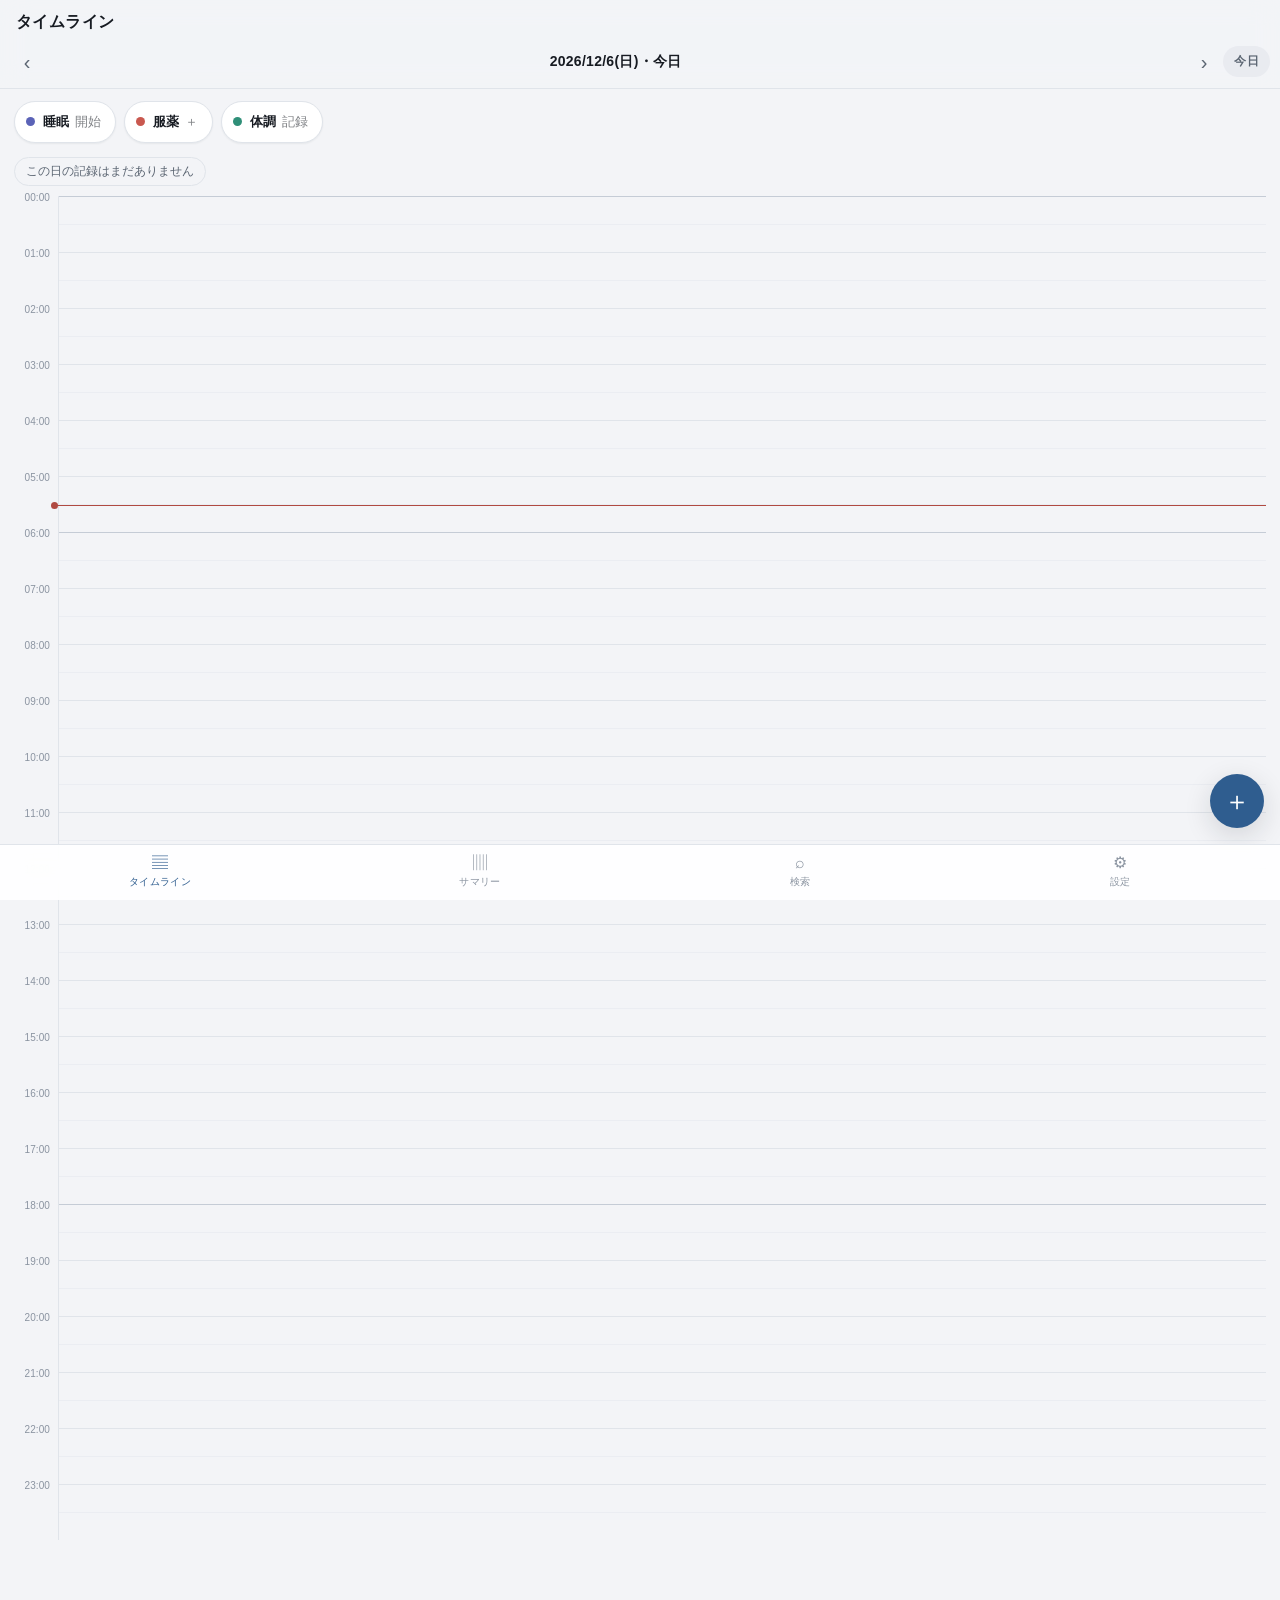
==== index.html @ e0616124 "体調記録に特化し、受診用レポートとワンタップ記録を追加 睡眠・服薬・体調を記録して受診時に見せる、という用途に方針を寄せた。 あわせて全体のデザインを刷新している。  ■ 記録の型に「体調」を追加 -" ====
<!doctype html>
<html lang="ja">
<head>
<meta charset="utf-8">
<meta name="viewport" content="width=device-width, initial-scale=1, viewport-fit=cover, maximum-scale=1">
<title>ログ - 行動記録</title>
<meta name="description" content="1日の行動をバーチカルタイムラインで記録・可視化するアプリ">
<!-- 個人用アプリのため検索結果に出さない（ブログとは別物として扱う） -->
<meta name="robots" content="noindex, nofollow">
<link rel="manifest" href="manifest.webmanifest">
<meta name="theme-color" content="#111318" media="(prefers-color-scheme: dark)">
<meta name="theme-color" content="#ffffff" media="(prefers-color-scheme: light)">
<meta name="mobile-web-app-capable" content="yes">
<meta name="apple-mobile-web-app-capable" content="yes">
<meta name="apple-mobile-web-app-status-bar-style" content="default">
<meta name="apple-mobile-web-app-title" content="ログ">
<link rel="apple-touch-icon" href="icons/icon-180.png">
<link rel="icon" href="icons/icon.svg" type="image/svg+xml">
<link rel="stylesheet" href="css/style.css">
</head>
<body>

<header class="appbar">
  <div class="appbar-inner">
    <div class="appbar-title" id="appbarTitle">タイムライン</div>
    <div class="appbar-actions" id="appbarActions"></div>
  </div>
  <div class="datebar" id="datebar">
    <button class="iconbtn" id="prevDay" aria-label="前の日">‹</button>
    <button class="datelabel" id="dateLabel" aria-label="日付を選択">
      <input type="date" id="datePicker" aria-label="日付">
      <span id="dateText"></span>
    </button>
    <button class="iconbtn" id="nextDay" aria-label="次の日">›</button>
    <button class="todaybtn" id="todayBtn">今日</button>
  </div>
</header>

<main id="main">

  <!-- ── タイムライン ── -->
  <section class="view" id="view-timeline" data-view="timeline">
    <div class="quickbar" id="quickBar"></div>
    <div id="runningBox"></div>
    <div class="daystats" id="dayStats"></div>
    <div class="timeline-wrap">
      <div class="timeline" id="timeline"></div>
    </div>
  </section>

  <!-- ── サマリー ── -->
  <section class="view" id="view-summary" data-view="summary" hidden>
    <div class="seg" id="rangeSeg" role="tablist">
      <button class="seg-btn is-on" data-mode="week">週</button>
      <button class="seg-btn" data-mode="month">月</button>
      <button class="seg-btn" data-mode="quarter">3ヶ月</button>
    </div>
    <div class="datebar" id="summaryDatebar">
      <button class="iconbtn" id="summaryPrev" aria-label="前の期間">‹</button>
      <div class="datelabel" id="summaryLabel"></div>
      <button class="iconbtn" id="summaryNext" aria-label="次の期間">›</button>
      <button class="todaybtn" id="summaryToday">今</button>
    </div>
    <div id="summaryBody"></div>
  </section>

  <!-- ── 検索 ── -->
  <section class="view" id="view-search" data-view="search" hidden>
    <div class="searchbar">
      <input type="search" id="searchInput" placeholder="メモ・カテゴリを検索" autocomplete="off">
    </div>
    <div class="chiprow" id="searchFilters"></div>
    <div id="searchResults"></div>
  </section>

  <!-- ── 設定 ── -->
  <section class="view" id="view-settings" data-view="settings" hidden>
    <div id="settingsBody"></div>
  </section>

</main>

<button class="fab" id="fab" aria-label="記録を追加">＋</button>

<nav class="tabbar" id="tabbar">
  <button class="tab is-on" data-tab="timeline"><span class="tab-ico">▤</span><span>タイムライン</span></button>
  <button class="tab" data-tab="summary"><span class="tab-ico">▥</span><span>サマリー</span></button>
  <button class="tab" data-tab="search"><span class="tab-ico">⌕</span><span>検索</span></button>
  <button class="tab" data-tab="settings"><span class="tab-ico">⚙</span><span>設定</span></button>
</nav>

<div class="scrim" id="scrim" hidden></div>
<div class="sheet" id="sheet" hidden role="dialog" aria-modal="true"></div>

<div class="report" id="report" hidden role="dialog" aria-modal="true" aria-label="受診用レポート"></div>

<div class="toast" id="toast" hidden></div>

<script src="js/store.js"></script>
<script src="js/ui.js"></script>
<script src="js/timeline.js"></script>
<script src="js/summary.js"></script>
<script src="js/report.js"></script>
<script src="js/app.js"></script>
<script>
if ('serviceWorker' in navigator) {
  window.addEventListener('load', function () {
    navigator.serviceWorker.register('sw.js').catch(function () {});
  });
}
</script>
</body>
</html>
---- css/style.css ----
/* ─────────────────────────────────────────
   ログ — 体調記録アプリ

   方針: 「静かな計器」
   毎日、多くは夜に開くものなので、彩度を抑え、数字を主役にする。
   Webフォントは使わない（オフラインで確実に動くことを優先）。
   ───────────────────────────────────────── */

:root {
  /* 面と地 */
  --bg: #f3f4f7;
  --surface: #ffffff;
  --surface-2: #e9ebf0;
  --surface-3: #f7f8fa;

  /* 文字 */
  --text: #171b22;
  --text-dim: #5b6572;
  --text-faint: #8b94a1;

  /* 罫 */
  --line: #e0e4ea;
  --line-strong: #c5ccd6;

  /* 操作 */
  --accent: #2f5d8f;
  --accent-soft: #e8eff7;
  --accent-text: #ffffff;
  --danger: #b04a42;

  --shadow-sm: 0 1px 2px rgba(20, 26, 38, .06);
  --shadow: 0 8px 28px rgba(20, 26, 38, .14);

  --r-sm: 8px;
  --r: 12px;
  --r-lg: 16px;

  --tabbar-h: 56px;
  --hour-h: 56px;
  --gutter-w: 44px;
  --safe-b: env(safe-area-inset-bottom, 0px);
  --safe-t: env(safe-area-inset-top, 0px);

  --sans: -apple-system, BlinkMacSystemFont, "Hiragino Sans", "Noto Sans JP",
          "Segoe UI", Roboto, sans-serif;
  --serif: "Hiragino Mincho ProN", "Yu Mincho", YuMincho, "Noto Serif JP", serif;
}

@media (prefers-color-scheme: dark) {
  :root:not([data-theme="light"]) {
    --bg: #0d1015;
    --surface: #151a21;
    --surface-2: #1d232c;
    --surface-3: #11161c;
    --text: #e4e8ee;
    --text-dim: #99a3b0;
    --text-faint: #6b7480;
    --line: #232a34;
    --line-strong: #38414e;
    --accent: #6fa3dd;
    --accent-soft: #16283c;
    --accent-text: #0b0f14;
    --danger: #e0736a;
    --shadow-sm: 0 1px 2px rgba(0, 0, 0, .4);
    --shadow: 0 10px 32px rgba(0, 0, 0, .6);
  }
}

:root[data-theme="dark"] {
  --bg: #0d1015;
  --surface: #151a21;
  --surface-2: #1d232c;
  --surface-3: #11161c;
  --text: #e4e8ee;
  --text-dim: #99a3b0;
  --text-faint: #6b7480;
  --line: #232a34;
  --line-strong: #38414e;
  --accent: #6fa3dd;
  --accent-soft: #16283c;
  --accent-text: #0b0f14;
  --danger: #e0736a;
  --shadow-sm: 0 1px 2px rgba(0, 0, 0, .4);
  --shadow: 0 10px 32px rgba(0, 0, 0, .6);
}

* { box-sizing: border-box; -webkit-tap-highlight-color: transparent; }

html, body {
  margin: 0; padding: 0;
  background: var(--bg);
  color: var(--text);
  font-family: var(--sans);
  font-size: 14px;
  line-height: 1.65;
  -webkit-text-size-adjust: 100%;
  overscroll-behavior-y: none;
}

/* 数字は計器のように揃える */
.num, .row-val, .rc-time, .pi-time, .sb-meta, .hour-label,
.daystat b, .qb-meta, .stat-v, .rep-v {
  font-variant-numeric: tabular-nums;
  letter-spacing: .01em;
}

button, input, select, textarea { font: inherit; color: inherit; }
button { cursor: pointer; border: none; background: none; padding: 0; }
:focus-visible { outline: 2px solid var(--accent); outline-offset: 2px; }

/* ── App bar ───────────────────────────── */
.appbar {
  position: sticky; top: 0; z-index: 30;
  background: color-mix(in srgb, var(--bg) 86%, transparent);
  backdrop-filter: saturate(160%) blur(14px);
  -webkit-backdrop-filter: saturate(160%) blur(14px);
  border-bottom: 1px solid var(--line);
  padding-top: var(--safe-t);
}
.appbar-inner {
  display: flex; align-items: center; justify-content: space-between;
  height: 44px; padding: 0 16px;
}
.appbar-title {
  font-size: 16px; font-weight: 700; letter-spacing: .03em;
}
.appbar-actions { display: flex; gap: 8px; }

.datebar { display: flex; align-items: center; gap: 2px; padding: 0 10px 9px; }
.iconbtn {
  width: 34px; height: 34px; border-radius: var(--r-sm);
  font-size: 20px; line-height: 1; color: var(--text-dim);
  display: grid; place-items: center;
}
.iconbtn:active { background: var(--surface-2); }
.datelabel {
  position: relative; flex: 1; text-align: center;
  font-size: 14px; font-weight: 600; letter-spacing: .02em;
  padding: 6px 0; border-radius: var(--r-sm);
}
.datelabel:active { background: var(--surface-2); }
.datelabel input[type="date"] {
  position: absolute; inset: 0; opacity: 0; width: 100%; height: 100%;
  border: none; background: none; -webkit-appearance: none;
}
.todaybtn {
  font-size: 11.5px; font-weight: 600; padding: 6px 11px;
  border-radius: 999px; background: var(--surface-2); color: var(--text-dim);
  letter-spacing: .04em;
}
.datebar.is-hidden { display: none; }
#summaryDatebar { padding-top: 10px; }

/* ── Main ──────────────────────────────── */
main { padding-bottom: calc(var(--tabbar-h) + var(--safe-b) + 14px); }
.view { animation: fade .16s ease; }
@keyframes fade { from { opacity: 0 } to { opacity: 1 } }
@media (prefers-reduced-motion: reduce) {
  .view, .sheet, .toast { animation: none !important; }
}

/* ── クイック記録 ──────────────────────── */
.quickbar {
  display: flex; gap: 8px; overflow-x: auto;
  padding: 12px 14px 4px; scrollbar-width: none;
}
.quickbar::-webkit-scrollbar { display: none; }
.qb {
  flex: 0 0 auto; display: flex; align-items: center; gap: 8px;
  padding: 9px 14px 9px 11px; border-radius: 999px;
  background: var(--surface); border: 1px solid var(--line);
  box-shadow: var(--shadow-sm);
  font-size: 13px; font-weight: 600; color: var(--text);
  white-space: nowrap; transition: transform .12s ease;
}
.qb:active { transform: scale(.96); }
.qb-dot {
  width: 9px; height: 9px; border-radius: 50%; flex: 0 0 auto;
}
.qb-meta { font-size: 11px; font-weight: 500; opacity: .8; }
.qb-sign {
  font-size: 13px; font-weight: 400; opacity: .55; margin-left: -2px;
}
/* 記録中はカテゴリ色で塗る */
.qb.is-live {
  color: #fff; border-color: transparent;
}
.qb.is-live .qb-dot {
  background: currentColor !important; animation: pulse 2s ease-in-out infinite;
}
@keyframes pulse { 0%, 100% { opacity: 1 } 50% { opacity: .35 } }
@media (prefers-reduced-motion: reduce) { .qb.is-live .qb-dot { animation: none } }

/* ── 記録中カード ──────────────────────── */
.running-card {
  display: flex; align-items: center; gap: 12px;
  padding: 12px 14px; border-radius: var(--r);
  margin: 8px 14px 0; color: #fff;
}
.running-card .rc-main { flex: 1; min-width: 0; }
.running-card .rc-title {
  font-weight: 700; font-size: 13.5px; letter-spacing: .02em;
  display: flex; align-items: center; gap: 7px;
}
.running-card .rc-title::before {
  content: ""; width: 7px; height: 7px; border-radius: 50%;
  background: currentColor; animation: pulse 2s ease-in-out infinite;
}
@media (prefers-reduced-motion: reduce) { .running-card .rc-title::before { animation: none } }
.running-card .rc-time { font-size: 12px; opacity: .88; margin-top: 1px; }
.running-card .rc-stop {
  background: rgba(255, 255, 255, .2); color: #fff;
  padding: 8px 15px; border-radius: 999px; font-size: 12.5px; font-weight: 700;
}

/* ── その日の集計チップ ────────────────── */
.daystats {
  display: flex; gap: 7px; overflow-x: auto; padding: 10px 14px 2px;
  scrollbar-width: none;
}
.daystats::-webkit-scrollbar { display: none; }
.daystat {
  flex: 0 0 auto; background: transparent; border: 1px solid var(--line);
  border-radius: 999px; padding: 4px 11px; font-size: 11.5px; color: var(--text-dim);
  display: flex; align-items: center; gap: 6px; white-space: nowrap;
}
.daystat b { color: var(--text); font-weight: 700; }
.dot { width: 8px; height: 8px; border-radius: 50%; flex: 0 0 auto; }

/* ── Timeline ──────────────────────────── */
.timeline-wrap { padding: 8px 14px 0; }
.timeline {
  position: relative;
  margin-left: var(--gutter-w);
  border-left: 1px solid var(--line);
}
.hour {
  position: absolute; left: 0; right: 0; height: var(--hour-h);
  border-top: 1px solid var(--line);
}
.hour.is-major { border-top-color: var(--line-strong); }
.hour-label {
  position: absolute; left: calc(-1 * var(--gutter-w)); top: -7px;
  width: calc(var(--gutter-w) - 9px); text-align: right;
  font-size: 10px; color: var(--text-faint); font-weight: 500;
}
.halfhour {
  position: absolute; left: 0; right: 0; height: 0;
  border-top: 1px solid var(--line); opacity: .45;
}

.now-line {
  position: absolute; left: -5px; right: 0; height: 0;
  border-top: 1.5px solid var(--danger); z-index: 6; pointer-events: none;
}
.now-line::before {
  content: ""; position: absolute; left: -3px; top: -4px;
  width: 7px; height: 7px; border-radius: 50%; background: var(--danger);
}

.span-block {
  position: absolute; border-radius: var(--r-sm); padding: 5px 8px;
  overflow: hidden; color: #fff; font-size: 12px; line-height: 1.3;
  border: 1px solid rgba(255, 255, 255, .16);
  display: flex; flex-direction: column; gap: 1px; text-align: left;
}
.span-block .sb-title {
  font-weight: 700; letter-spacing: .02em;
  white-space: nowrap; overflow: hidden; text-overflow: ellipsis;
}
.span-block .sb-meta { font-size: 10px; opacity: .82; }
.span-block .sb-memo { font-size: 10.5px; opacity: .9; overflow: hidden; }
.span-block.is-open { border-style: dashed; border-color: rgba(255, 255, 255, .65); }
.span-block.is-cut-top { border-top-style: dashed; border-top-color: rgba(255, 255, 255, .75); }
.span-block.is-cut-bottom { border-bottom-style: dashed; border-bottom-color: rgba(255, 255, 255, .75); }
.span-block.is-short { padding: 2px 8px; flex-direction: row; align-items: center; gap: 6px; }
.span-block:active { filter: brightness(1.1); }

.point-item {
  position: absolute; right: 0; display: flex; align-items: center; gap: 6px;
  font-size: 11px; padding: 3px 9px 3px 6px; border-radius: 999px;
  background: var(--surface); border: 1px solid var(--line);
  box-shadow: var(--shadow-sm); white-space: nowrap;
  max-width: 58%; overflow: hidden; text-align: left;
}
.point-item .pi-name {
  font-weight: 600; overflow: hidden; text-overflow: ellipsis;
}
.point-item .pi-time { color: var(--text-faint); font-size: 10px; }
/* 体調（スケール）は値を丸で示す */
.point-item.is-scale { padding-left: 4px; }
.pi-scale {
  width: 18px; height: 18px; border-radius: 50%; flex: 0 0 auto;
  display: grid; place-items: center;
  font-size: 10px; font-weight: 700; color: #fff;
}
.point-tick {
  position: absolute; height: 0; border-top: 1px dotted var(--line-strong);
  pointer-events: none; opacity: .8;
}

.empty {
  text-align: center; color: var(--text-faint); font-size: 12.5px;
  padding: 44px 24px; line-height: 2;
}

/* ── Cards / rows ──────────────────────── */
.card {
  background: var(--surface); border: 1px solid var(--line);
  border-radius: var(--r-lg); margin: 12px 14px; padding: 16px;
}
.card-title {
  font-size: 11px; font-weight: 700; color: var(--text-faint);
  letter-spacing: .12em; margin-bottom: 14px;
}
.row {
  display: flex; align-items: center; gap: 11px; padding: 11px 0;
  border-bottom: 1px solid var(--line); width: 100%; text-align: left;
}
.row:last-child { border-bottom: none; }
.row-main { flex: 1; min-width: 0; }
.row-title { font-size: 13.5px; font-weight: 600; }
.row-sub { font-size: 11.5px; color: var(--text-dim); margin-top: 1px; }
.row-val { font-size: 14px; font-weight: 700; }

.bar-track {
  height: 5px; background: var(--surface-2); border-radius: 999px;
  overflow: hidden; margin-top: 6px;
}
.bar-fill { height: 100%; border-radius: 999px; }

/* ── Chart ─────────────────────────────── */
.chart {
  display: flex; align-items: flex-end; gap: 3px; height: 128px;
  margin-top: 4px; overflow: hidden;
}
.chart-col {
  flex: 1; display: flex; flex-direction: column; justify-content: flex-end;
  height: 100%; gap: 1px; min-width: 0;
}
.chart-seg { border-radius: 1.5px; min-height: 1px; }
.chart-labels { display: grid; margin-top: 7px; overflow: hidden; }
.chart-label {
  min-width: 0; text-align: center; font-size: 9px; color: var(--text-faint);
  white-space: nowrap; font-variant-numeric: tabular-nums;
}

/* 体調の推移（点グラフ） */
.scale-chart {
  position: relative; height: 92px; margin-top: 6px;
  border-top: 1px solid var(--line); border-bottom: 1px solid var(--line);
  overflow: hidden;
}
.scale-dot {
  position: absolute; width: 8px; height: 8px; border-radius: 50%;
  transform: translate(-50%, -50%);
}
.scale-axis {
  display: flex; justify-content: space-between;
  font-size: 9px; color: var(--text-faint); margin-top: 5px;
}

/* ── Segmented / chips ─────────────────── */
.seg {
  display: flex; gap: 3px; margin: 12px 14px 0; padding: 3px;
  background: var(--surface-2); border-radius: 10px;
}
.seg-btn {
  flex: 1; padding: 7px 0; font-size: 12.5px; font-weight: 600;
  border-radius: 8px; color: var(--text-dim); letter-spacing: .02em;
}
.seg-btn.is-on {
  background: var(--surface); color: var(--text); box-shadow: var(--shadow-sm);
}

.chiprow { display: flex; flex-wrap: wrap; gap: 7px; padding: 10px 14px 4px; }
.chip {
  display: inline-flex; align-items: center; gap: 6px;
  padding: 7px 12px; border-radius: 999px; font-size: 12.5px;
  background: var(--surface); border: 1px solid var(--line); color: var(--text-dim);
}
.chip.is-on { border-color: transparent; font-weight: 700; }
.chip.is-on .dot { display: none; }

/* ── Search ────────────────────────────── */
.searchbar { padding: 12px 14px 2px; }
.searchbar input {
  width: 100%; padding: 11px 14px; border-radius: var(--r);
  background: var(--surface); border: 1px solid var(--line);
  outline: none; -webkit-appearance: none; font-size: 14px;
}
.searchbar input:focus { border-color: var(--accent); }

/* ── FAB / tabbar ──────────────────────── */
.fab {
  position: fixed; right: 16px;
  bottom: calc(var(--tabbar-h) + var(--safe-b) + 16px);
  width: 54px; height: 54px; border-radius: 50%;
  background: var(--accent); color: var(--accent-text);
  font-size: 26px; font-weight: 300; line-height: 1;
  box-shadow: var(--shadow); z-index: 25;
  display: grid; place-items: center;
}
.fab:active { transform: scale(.93); }

.tabbar {
  position: fixed; left: 0; right: 0; bottom: 0; z-index: 30;
  height: calc(var(--tabbar-h) + var(--safe-b));
  padding-bottom: var(--safe-b);
  display: flex; background: color-mix(in srgb, var(--surface) 90%, transparent);
  backdrop-filter: saturate(160%) blur(14px);
  -webkit-backdrop-filter: saturate(160%) blur(14px);
  border-top: 1px solid var(--line);
}
.tab {
  flex: 1; display: flex; flex-direction: column; align-items: center;
  justify-content: center; gap: 3px; font-size: 9.5px; color: var(--text-faint);
  letter-spacing: .04em;
}
.tab-ico { font-size: 16px; line-height: 1; }
.tab.is-on { color: var(--accent); }

/* ── Sheet ─────────────────────────────── */
.scrim {
  position: fixed; inset: 0; z-index: 40;
  background: rgba(8, 11, 16, .5); animation: fade .16s ease;
}
.sheet {
  position: fixed; left: 0; right: 0; bottom: 0; z-index: 41;
  max-height: 92vh; overflow-y: auto;
  background: var(--bg);
  border-radius: var(--r-lg) var(--r-lg) 0 0;
  padding: 8px 18px calc(22px + var(--safe-b));
  box-shadow: var(--shadow);
  animation: slideup .26s cubic-bezier(.22, 1, .36, 1);
}
@keyframes slideup { from { transform: translateY(100%) } to { transform: translateY(0) } }
.sheet-grip {
  width: 36px; height: 4px; border-radius: 999px; background: var(--line-strong);
  margin: 6px auto 14px;
}
.sheet h2 { font-size: 16px; margin: 0 0 16px; letter-spacing: .02em; }

.field { margin-bottom: 15px; }
.field > label {
  display: block; font-size: 11px; font-weight: 700;
  color: var(--text-faint); letter-spacing: .08em; margin-bottom: 7px;
}
.field input[type="text"], .field input[type="date"],
.field input[type="time"], .field textarea, .field select {
  width: 100%; padding: 11px 12px; border-radius: var(--r);
  background: var(--surface); border: 1px solid var(--line);
  outline: none; -webkit-appearance: none; font-size: 14px;
}
.field input:focus, .field textarea:focus { border-color: var(--accent); }
.field textarea { min-height: 64px; resize: vertical; line-height: 1.7; }
.field-2 { display: flex; gap: 10px; }
.field-2 > * { flex: 1; min-width: 0; }

.check { display: flex; align-items: center; gap: 9px; font-size: 12.5px; color: var(--text-dim); }
.check input { width: 18px; height: 18px; accent-color: var(--accent); }

/* 体調スケールの選択 */
.scalepick { display: flex; gap: 7px; }
.sp {
  flex: 1; display: flex; flex-direction: column; align-items: center; gap: 5px;
  padding: 11px 2px; border-radius: var(--r);
  background: var(--surface); border: 1px solid var(--line);
}
.sp-mark {
  width: 22px; height: 22px; border-radius: 50%;
  border: 2px solid currentColor;
}
.sp-label { font-size: 9.5px; color: var(--text-dim); line-height: 1.3; text-align: center; }
.sp.is-on { border-color: transparent; color: #fff; }
.sp.is-on .sp-mark { background: rgba(255, 255, 255, .9); border-color: transparent; }
.sp.is-on .sp-label { color: rgba(255, 255, 255, .95); font-weight: 700; }

.btn {
  width: 100%; padding: 13px; border-radius: var(--r); font-weight: 700;
  background: var(--accent); color: var(--accent-text); font-size: 14.5px;
  letter-spacing: .03em;
}
.btn:active { opacity: .85; }
.btn-sub { background: var(--surface-2); color: var(--text); }
.btn-danger { background: transparent; color: var(--danger); }
.btn-row { display: flex; gap: 10px; margin-top: 10px; }

/* ── Toast ─────────────────────────────── */
.toast {
  position: fixed; left: 50%; transform: translateX(-50%);
  bottom: calc(var(--tabbar-h) + var(--safe-b) + 76px);
  background: var(--text); color: var(--bg);
  padding: 9px 17px; border-radius: 999px; font-size: 12.5px; font-weight: 600;
  z-index: 60; box-shadow: var(--shadow); animation: fade .14s ease;
}

.hint { font-size: 12px; color: var(--text-faint); line-height: 1.85; }
.swatch { width: 22px; height: 22px; border-radius: 6px; flex: 0 0 auto; }
.colorgrid { display: flex; flex-wrap: wrap; gap: 8px; }
.colorpick { width: 30px; height: 30px; border-radius: 8px; border: 2px solid transparent; }
.colorpick.is-on { border-color: var(--text); }

/* ─────────────────────────────────────────
   受診用レポート
   人に見せる書類なので、アプリ本体より硬い佇まいにする
   ───────────────────────────────────────── */
.report {
  position: fixed; inset: 0; z-index: 50;
  background: var(--surface); overflow-y: auto;
  padding-bottom: calc(28px + var(--safe-b));
}
.rep-bar {
  position: sticky; top: 0; z-index: 2;
  display: flex; align-items: center; justify-content: space-between;
  gap: 10px; padding: calc(10px + var(--safe-t)) 16px 10px;
  background: color-mix(in srgb, var(--surface) 92%, transparent);
  backdrop-filter: blur(12px); -webkit-backdrop-filter: blur(12px);
  border-bottom: 1px solid var(--line);
}
.rep-bar button {
  font-size: 12.5px; font-weight: 600; padding: 7px 13px;
  border-radius: 999px; background: var(--surface-2); color: var(--text);
}
.rep-bar .rep-print { background: var(--accent); color: var(--accent-text); }

.rep-body { padding: 22px 18px 0; max-width: 660px; margin: 0 auto; }
.rep-head { border-bottom: 2px solid var(--text); padding-bottom: 14px; margin-bottom: 8px; }
.rep-title {
  font-family: var(--serif); font-size: 21px; font-weight: 600;
  letter-spacing: .06em; margin: 0 0 8px;
}
.rep-range { font-size: 12.5px; color: var(--text-dim); }
.rep-made { font-size: 11px; color: var(--text-faint); margin-top: 3px; }

.rep-sec { padding: 20px 0; border-bottom: 1px solid var(--line); }
.rep-sec:last-child { border-bottom: none; }
.rep-h {
  font-family: var(--serif); font-size: 14.5px; font-weight: 600;
  letter-spacing: .08em; margin: 0 0 14px;
  padding-left: 10px; border-left: 3px solid var(--text);
}
.rep-stats {
  display: grid; grid-template-columns: repeat(auto-fit, minmax(88px, 1fr));
  gap: 12px; margin-bottom: 16px;
}
.stat { border-left: 2px solid var(--line-strong); padding-left: 10px; }
.stat-k { font-size: 10.5px; color: var(--text-faint); letter-spacing: .06em; }
.stat-v { font-size: 18px; font-weight: 700; line-height: 1.3; }
.stat-v small { font-size: 11px; font-weight: 500; color: var(--text-dim); margin-left: 2px; }

/* 睡眠の帯グラフ（1日1本） */
.hyp { display: flex; flex-direction: column; gap: 2px; margin-top: 4px; }
.hyp-row { display: grid; grid-template-columns: 46px 1fr; align-items: center; gap: 8px; }
.hyp-day { font-size: 9.5px; color: var(--text-faint); font-variant-numeric: tabular-nums; }
.hyp-track {
  position: relative; height: 13px; background: var(--surface-2);
  border-radius: 3px; overflow: hidden;
}
.hyp-bar { position: absolute; top: 0; bottom: 0; border-radius: 2px; }
.hyp-scale {
  display: grid; grid-template-columns: 46px 1fr; gap: 8px; margin-top: 5px;
}
.hyp-ticks {
  display: flex; justify-content: space-between;
  font-size: 9px; color: var(--text-faint); font-variant-numeric: tabular-nums;
}

.rep-list { display: flex; flex-direction: column; gap: 0; }
.rep-item {
  display: grid; grid-template-columns: 78px 1fr; gap: 10px;
  padding: 9px 0; border-bottom: 1px solid var(--line); font-size: 12.5px;
}
.rep-item:last-child { border-bottom: none; }
.rep-when { color: var(--text-dim); font-variant-numeric: tabular-nums; font-size: 11.5px; }
.rep-what b { font-weight: 700; }
.rep-what span { color: var(--text-dim); }
.rep-none { font-size: 12.5px; color: var(--text-faint); }
.rep-foot {
  margin-top: 22px; padding-top: 14px; border-top: 1px solid var(--line);
  font-size: 10.5px; color: var(--text-faint); line-height: 1.8;
}

/* 印刷／PDF 保存 */
@media print {
  :root {
    --bg: #fff; --surface: #fff; --surface-2: #eee; --text: #000;
    --text-dim: #333; --text-faint: #666; --line: #ccc; --line-strong: #999;
  }
  .appbar, .tabbar, .fab, .rep-bar, .sheet, .scrim, .toast, main { display: none !important; }
  .report { position: static; overflow: visible; padding: 0; background: #fff; }
  .rep-body { max-width: none; padding: 0; }
  .rep-sec { break-inside: avoid; page-break-inside: avoid; }
  body { background: #fff; font-size: 11pt; }
}
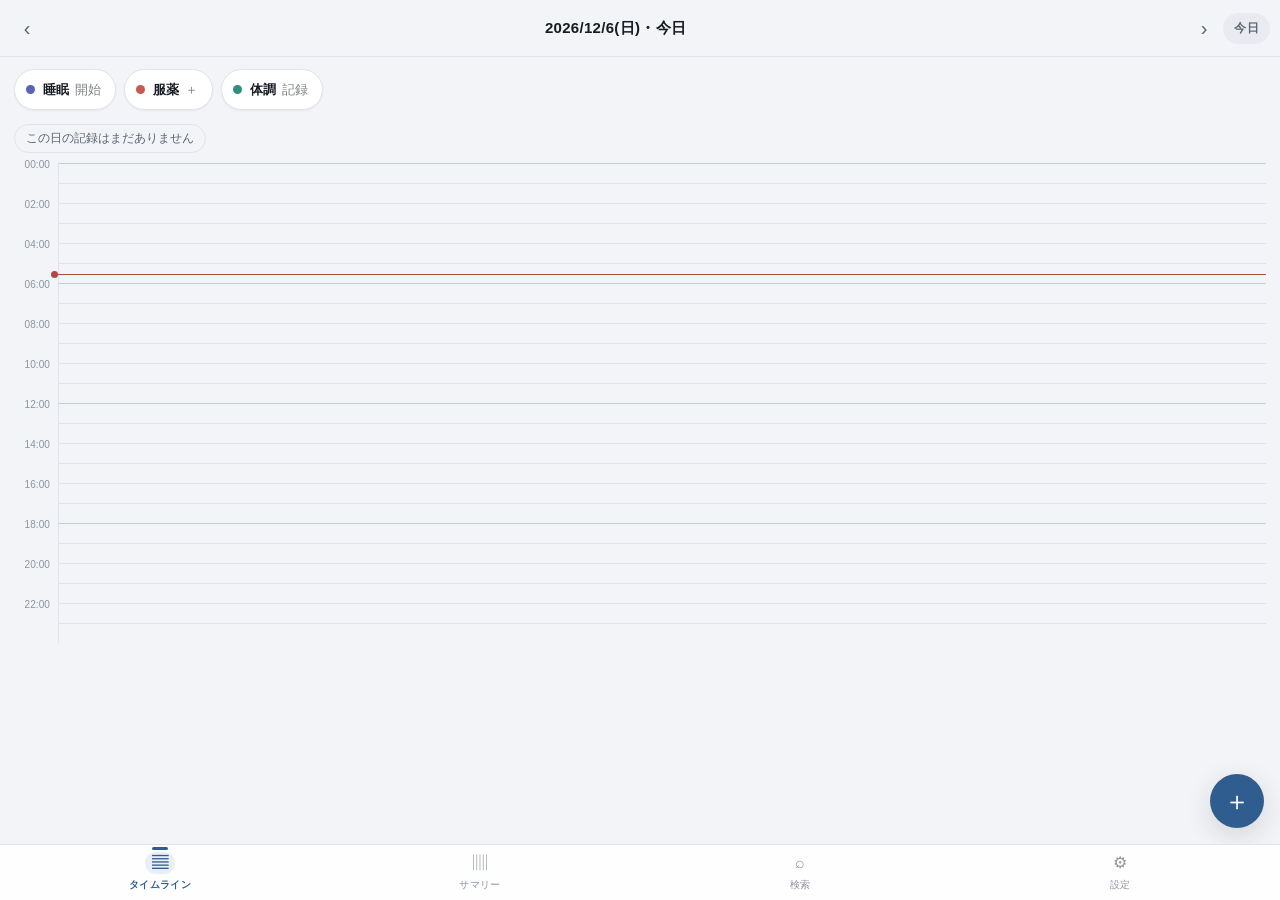
==== commit 8d7d7042: "上部の見出し(タイムライン/サマリー等)を廃止し、下タブの現在地表示を強化 見出し1行ぶんの高さを、圧縮した1日表示（0〜24時を一画面に収める）に回す。 現在地は下タブバーのアイコン背景ピル＋インジ" ====
--- a/index.html
+++ b/index.html
@@ -21,10 +21,6 @@
 <body>
 
 <header class="appbar">
-  <div class="appbar-inner">
-    <div class="appbar-title" id="appbarTitle">タイムライン</div>
-    <div class="appbar-actions" id="appbarActions"></div>
-  </div>
   <div class="datebar" id="datebar">
     <button class="iconbtn" id="prevDay" aria-label="前の日">‹</button>
     <button class="datelabel" id="dateLabel" aria-label="日付を選択">
@@ -41,6 +37,7 @@
   <!-- ── タイムライン ── -->
   <section class="view" id="view-timeline" data-view="timeline">
     <div class="quickbar" id="quickBar"></div>
+    <div id="nudgeBox"></div>
     <div id="runningBox"></div>
     <div class="daystats" id="dayStats"></div>
     <div class="timeline-wrap">
@@ -101,6 +98,8 @@
 <script src="js/timeline.js"></script>
 <script src="js/summary.js"></script>
 <script src="js/report.js"></script>
+<script src="js/export.js"></script>
+<script src="js/notify.js"></script>
 <script src="js/app.js"></script>
 <script>
 if ('serviceWorker' in navigator) {
--- a/css/style.css
+++ b/css/style.css
@@ -36,7 +36,7 @@
   --r-lg: 16px;
 
   --tabbar-h: 56px;
-  --hour-h: 56px;
+  --hour-h: 20px;   /* js/timeline.js の HOUR_H と合わせる */
   --gutter-w: 44px;
   --safe-b: env(safe-area-inset-bottom, 0px);
   --safe-t: env(safe-area-inset-top, 0px);
@@ -98,7 +98,7 @@
 }
 
 /* 数字は計器のように揃える */
-.num, .row-val, .rc-time, .pi-time, .sb-meta, .hour-label,
+.num, .row-val, .rc-time, .sb-meta, .hour-label,
 .daystat b, .qb-meta, .stat-v, .rep-v {
   font-variant-numeric: tabular-nums;
   letter-spacing: .01em;
@@ -117,16 +117,9 @@
   border-bottom: 1px solid var(--line);
   padding-top: var(--safe-t);
 }
-.appbar-inner {
-  display: flex; align-items: center; justify-content: space-between;
-  height: 44px; padding: 0 16px;
-}
-.appbar-title {
-  font-size: 16px; font-weight: 700; letter-spacing: .03em;
-}
-.appbar-actions { display: flex; gap: 8px; }
-
-.datebar { display: flex; align-items: center; gap: 2px; padding: 0 10px 9px; }
+/* 「タイムライン」「サマリー」等の見出しは置かない。現在地は下のタブバーの
+   強調表示だけで示す（見出し1行ぶんの高さを、圧縮した1日表示に使うため） */
+.datebar { display: flex; align-items: center; gap: 2px; padding: 10px 10px 9px; }
 .iconbtn {
   width: 34px; height: 34px; border-radius: var(--r-sm);
   font-size: 20px; line-height: 1; color: var(--text-dim);
@@ -135,7 +128,7 @@
 .iconbtn:active { background: var(--surface-2); }
 .datelabel {
   position: relative; flex: 1; text-align: center;
-  font-size: 14px; font-weight: 600; letter-spacing: .02em;
+  font-size: 15px; font-weight: 700; letter-spacing: .02em;
   padding: 6px 0; border-radius: var(--r-sm);
 }
 .datelabel:active { background: var(--surface-2); }
@@ -191,6 +184,31 @@
 @keyframes pulse { 0%, 100% { opacity: 1 } 50% { opacity: .35 } }
 @media (prefers-reduced-motion: reduce) { .qb.is-live .qb-dot { animation: none } }
 
+/* ── 記録忘れの声かけ ──────────────────── */
+.nudge {
+  display: flex; align-items: flex-start; gap: 10px;
+  margin: 10px 14px 0; padding: 11px 12px 11px 14px;
+  border-radius: var(--r);
+  background: var(--accent-soft);
+  border: 1px solid color-mix(in srgb, var(--accent) 28%, transparent);
+}
+.nudge-main { flex: 1; min-width: 0; }
+.nudge-title {
+  font-size: 12.5px; font-weight: 700; color: var(--accent);
+  letter-spacing: .03em;
+}
+.nudge-list {
+  display: flex; flex-wrap: wrap; gap: 4px 12px; margin-top: 3px;
+  font-size: 12px; color: var(--text-dim);
+}
+.nudge-list span { font-variant-numeric: tabular-nums; }
+.nudge-close {
+  width: 26px; height: 26px; flex: 0 0 auto; border-radius: 50%;
+  font-size: 17px; line-height: 1; color: var(--text-faint);
+  display: grid; place-items: center; margin: -3px -3px 0 0;
+}
+.nudge-close:active { background: rgba(127, 140, 160, .18); }
+
 /* ── 記録中カード ──────────────────────── */
 .running-card {
   display: flex; align-items: center; gap: 12px;
@@ -237,6 +255,7 @@
 .hour {
   position: absolute; left: 0; right: 0; height: var(--hour-h);
   border-top: 1px solid var(--line);
+  pointer-events: none;   /* 罫線は装飾。下の空欄タップをふさがないようにする */
 }
 .hour.is-major { border-top-color: var(--line-strong); }
 .hour-label {
@@ -244,11 +263,6 @@
   width: calc(var(--gutter-w) - 9px); text-align: right;
   font-size: 10px; color: var(--text-faint); font-weight: 500;
 }
-.halfhour {
-  position: absolute; left: 0; right: 0; height: 0;
-  border-top: 1px solid var(--line); opacity: .45;
-}
-
 .now-line {
   position: absolute; left: -5px; right: 0; height: 0;
   border-top: 1.5px solid var(--danger); z-index: 6; pointer-events: none;
@@ -277,23 +291,34 @@
 .span-block:active { filter: brightness(1.1); }
 
 .point-item {
-  position: absolute; right: 0; display: flex; align-items: center; gap: 6px;
-  font-size: 11px; padding: 3px 9px 3px 6px; border-radius: 999px;
+  /* left/width は 点・体調それぞれの固定レーンに合わせて JS 側で指定する */
+  position: absolute; display: flex; align-items: center; gap: 5px;
+  font-size: 11px; padding: 3px 8px 3px 5px; border-radius: 999px;
   background: var(--surface); border: 1px solid var(--line);
   box-shadow: var(--shadow-sm); white-space: nowrap;
-  max-width: 58%; overflow: hidden; text-align: left;
+  overflow: hidden; text-align: left;
 }
 .point-item .pi-name {
-  font-weight: 600; overflow: hidden; text-overflow: ellipsis;
-}
-.point-item .pi-time { color: var(--text-faint); font-size: 10px; }
+  font-weight: 600; overflow: hidden; text-overflow: ellipsis; min-width: 0;
+}
 /* 体調（スケール）は値を丸で示す */
-.point-item.is-scale { padding-left: 4px; }
 .pi-scale {
   width: 18px; height: 18px; border-radius: 50%; flex: 0 0 auto;
   display: grid; place-items: center;
   font-size: 10px; font-weight: 700; color: #fff;
 }
+.drag-preview {
+  position: absolute; left: 0; border-radius: var(--r-sm);
+  background: color-mix(in srgb, var(--accent) 30%, transparent);
+  border: 1.5px dashed var(--accent);
+  pointer-events: none; overflow: hidden;
+}
+.drag-preview-label {
+  position: absolute; top: 2px; left: 6px; right: 6px;
+  font-size: 10px; font-weight: 700; color: var(--accent);
+  white-space: nowrap; overflow: hidden; text-overflow: ellipsis;
+}
+
 .point-tick {
   position: absolute; height: 0; border-top: 1px dotted var(--line-strong);
   pointer-events: none; opacity: .8;
@@ -329,17 +354,35 @@
 }
 .bar-fill { height: 100%; border-radius: 999px; }
 
-/* ── Chart ─────────────────────────────── */
-.chart {
-  display: flex; align-items: flex-end; gap: 3px; height: 128px;
-  margin-top: 4px; overflow: hidden;
-}
-.chart-col {
-  flex: 1; display: flex; flex-direction: column; justify-content: flex-end;
-  height: 100%; gap: 1px; min-width: 0;
-}
-.chart-seg { border-radius: 1.5px; min-height: 1px; }
-.chart-labels { display: grid; margin-top: 7px; overflow: hidden; }
+/* ── 日別グリッド（日を横に、時刻を縦に並べたミニタイムライン） ── */
+.daygrid-row { display: flex; gap: 6px; margin-top: 4px; }
+.daygrid-axis { position: relative; width: 15px; flex: 0 0 auto; }
+.daygrid-axis-label {
+  position: absolute; right: 0; transform: translateY(-50%);
+  font-size: 8.5px; color: var(--text-faint); font-variant-numeric: tabular-nums;
+}
+.daygrid {
+  position: relative; flex: 1; min-width: 0; overflow: hidden;
+  border-top: 1px solid var(--line-strong); border-bottom: 1px solid var(--line-strong);
+}
+.daygrid-hour {
+  position: absolute; left: 0; right: 0; height: 0; border-top: 1px solid var(--line);
+}
+.daygrid-cols { position: absolute; inset: 0; display: grid; gap: 2px; padding: 0 1px; }
+.daygrid-col { position: relative; min-width: 0; }
+.grid-span {
+  position: absolute; left: 15%; right: 15%; border-radius: 2px; min-height: 2px;
+}
+.grid-dot {
+  position: absolute; left: 50%; width: 5px; height: 5px; margin-left: -2.5px;
+  border-radius: 50%; box-shadow: 0 0 0 1px var(--surface);
+}
+
+/* .daygrid-cols と同じ gap / padding にして、列とラベルの位置を正確に揃える */
+.chart-labels {
+  display: grid; gap: 2px; padding: 0 1px; margin-top: 7px; overflow: hidden;
+  flex: 1; min-width: 0;
+}
 .chart-label {
   min-width: 0; text-align: center; font-size: 9px; color: var(--text-faint);
   white-space: nowrap; font-variant-numeric: tabular-nums;
@@ -381,6 +424,18 @@
 }
 .chip.is-on { border-color: transparent; font-weight: 700; }
 .chip.is-on .dot { display: none; }
+
+/* ── ドラッグ作成のカテゴリ選択（軽いポップオーバー。入力画面には遷移しない） ── */
+.drag-scrim { position: fixed; inset: 0; z-index: 45; background: rgba(8, 11, 16, .32); }
+.drag-pop {
+  position: fixed; z-index: 46; max-width: calc(100vw - 20px);
+  background: var(--surface); border: 1px solid var(--line); border-radius: var(--r-lg);
+  box-shadow: var(--shadow); padding: 12px 14px; animation: fade .12s ease;
+}
+.drag-pop-time {
+  font-size: 12px; font-weight: 700; color: var(--text-dim); margin-bottom: 9px;
+}
+.drag-pop-chips { display: flex; flex-wrap: wrap; gap: 7px; max-width: 260px; }
 
 /* ── Search ────────────────────────────── */
 .searchbar { padding: 12px 14px 2px; }
@@ -401,6 +456,7 @@
   box-shadow: var(--shadow); z-index: 25;
   display: grid; place-items: center;
 }
+.fab[hidden] { display: none; }   /* display:grid が [hidden] の既定を上書きしてしまうため明示する */
 .fab:active { transform: scale(.93); }
 
 .tabbar {
@@ -413,12 +469,24 @@
   border-top: 1px solid var(--line);
 }
 .tab {
+  position: relative;
   flex: 1; display: flex; flex-direction: column; align-items: center;
   justify-content: center; gap: 3px; font-size: 9.5px; color: var(--text-faint);
   letter-spacing: .04em;
 }
-.tab-ico { font-size: 16px; line-height: 1; }
-.tab.is-on { color: var(--accent); }
+.tab-ico {
+  font-size: 16px; line-height: 1; width: 30px; height: 22px;
+  border-radius: 999px; display: grid; place-items: center;
+  transition: background .15s ease;
+}
+/* 上部の見出しを廃したぶん、今どこを見ているかはここだけで分かるようにする */
+.tab.is-on { color: var(--accent); font-weight: 700; }
+.tab.is-on .tab-ico { background: var(--accent-soft); }
+.tab.is-on::after {
+  content: ""; position: absolute; top: 2px; left: 50%;
+  transform: translateX(-50%); width: 16px; height: 2.5px;
+  border-radius: 999px; background: var(--accent);
+}
 
 /* ── Sheet ─────────────────────────────── */
 .scrim {
@@ -452,7 +520,10 @@
   background: var(--surface); border: 1px solid var(--line);
   outline: none; -webkit-appearance: none; font-size: 14px;
 }
-.field input:focus, .field textarea:focus { border-color: var(--accent); }
+.field select {
+  background-image: none; /* 端末標準の見た目に任せる */
+}
+.field input:focus, .field textarea:focus, .field select:focus { border-color: var(--accent); }
 .field textarea { min-height: 64px; resize: vertical; line-height: 1.7; }
 .field-2 { display: flex; gap: 10px; }
 .field-2 > * { flex: 1; min-width: 0; }
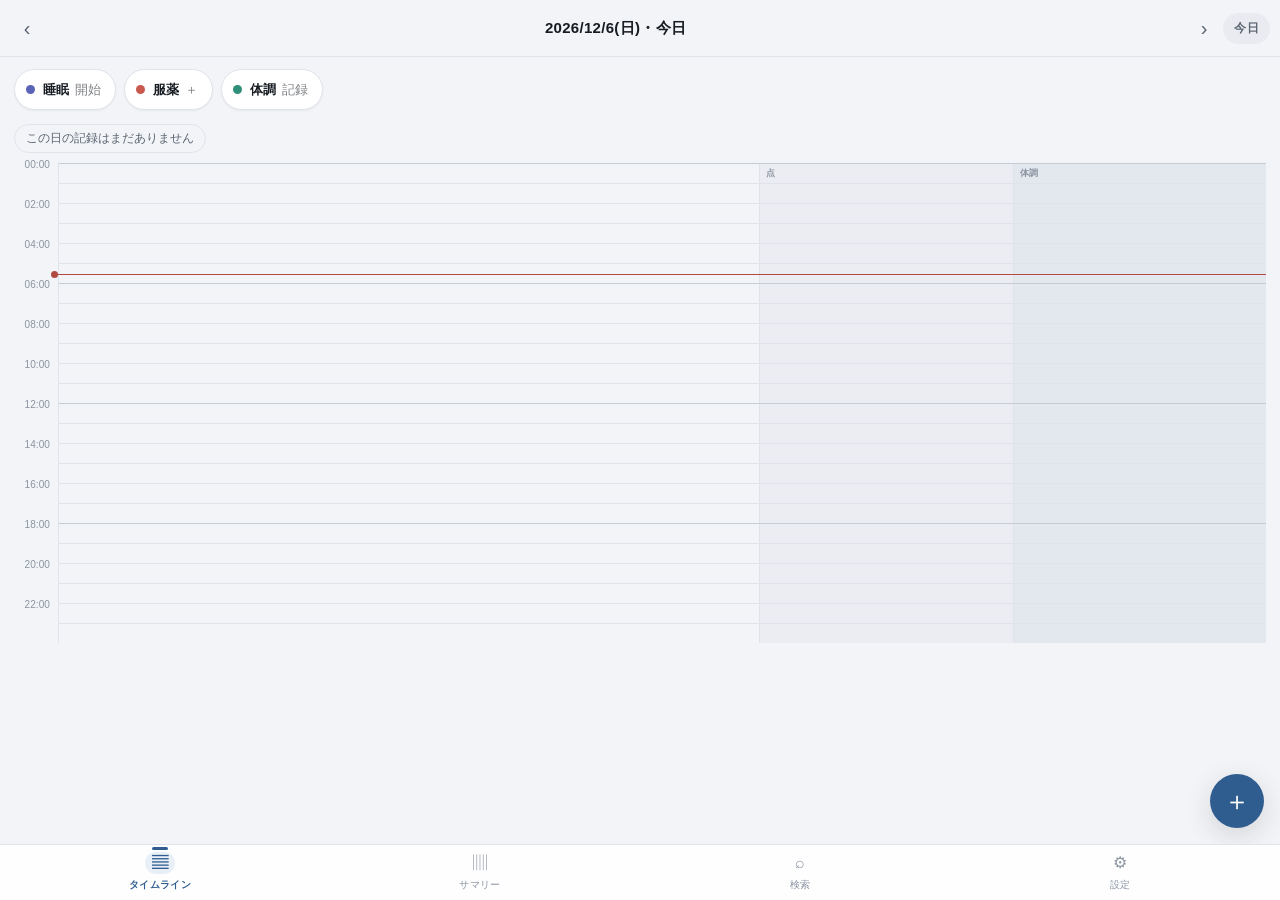
==== commit 78eac590: "タイムラインのレーンを見やすく、日付選択を月表示カレンダーに、サマリーのカード順を自由に - タイムラインの点・体調レーンに薄い背景色と区切り線、小さいラベルを付け、   期間レーンとの見分けをつきや" ====
--- a/index.html
+++ b/index.html
@@ -23,8 +23,7 @@
 <header class="appbar">
   <div class="datebar" id="datebar">
     <button class="iconbtn" id="prevDay" aria-label="前の日">‹</button>
-    <button class="datelabel" id="dateLabel" aria-label="日付を選択">
-      <input type="date" id="datePicker" aria-label="日付">
+    <button class="datelabel" id="dateLabel" aria-label="日付を選択（カレンダー）">
       <span id="dateText"></span>
     </button>
     <button class="iconbtn" id="nextDay" aria-label="次の日">›</button>
--- a/css/style.css
+++ b/css/style.css
@@ -132,10 +132,6 @@
   padding: 6px 0; border-radius: var(--r-sm);
 }
 .datelabel:active { background: var(--surface-2); }
-.datelabel input[type="date"] {
-  position: absolute; inset: 0; opacity: 0; width: 100%; height: 100%;
-  border: none; background: none; -webkit-appearance: none;
-}
 .todaybtn {
   font-size: 11.5px; font-weight: 600; padding: 6px 11px;
   border-radius: 999px; background: var(--surface-2); color: var(--text-dim);
@@ -272,6 +268,18 @@
   width: 7px; height: 7px; border-radius: 50%; background: var(--danger);
 }
 
+/* 点・体調レーンの区別（期間レーンは記録の色そのものが主役なので無色のまま） */
+.lane-bg {
+  position: absolute; top: 0; bottom: 0; pointer-events: none;
+  border-left: 1px solid var(--line);
+}
+.lane-bg.is-point { background: color-mix(in srgb, var(--accent) 4%, transparent); }
+.lane-bg.is-scale { background: color-mix(in srgb, var(--accent) 8%, transparent); }
+.lane-cap {
+  position: absolute; top: 3px; left: 6px;
+  font-size: 8.5px; font-weight: 700; letter-spacing: .04em; color: var(--text-faint);
+}
+
 .span-block {
   position: absolute; border-radius: var(--r-sm); padding: 5px 8px;
   overflow: hidden; color: #fff; font-size: 12px; line-height: 1.3;
@@ -347,6 +355,11 @@
 .row-title { font-size: 13.5px; font-weight: 600; }
 .row-sub { font-size: 11.5px; color: var(--text-dim); margin-top: 1px; }
 .row-val { font-size: 14px; font-weight: 700; }
+
+/* サマリーの表示順序（設定画面）の並べ替えボタン */
+.reorder-btns { display: flex; gap: 4px; }
+.reorder-btns .iconbtn { width: 30px; height: 30px; font-size: 13px; background: var(--surface-2); }
+.reorder-btns .iconbtn:disabled { opacity: .3; }
 
 .bar-track {
   height: 5px; background: var(--surface-2); border-radius: 999px;
@@ -530,6 +543,25 @@
 
 .check { display: flex; align-items: center; gap: 9px; font-size: 12.5px; color: var(--text-dim); }
 .check input { width: 18px; height: 18px; accent-color: var(--accent); }
+
+/* 日付選択用のカレンダー（月表示） */
+.cal-head { display: flex; align-items: center; justify-content: space-between; margin-bottom: 12px; }
+.cal-title { font-size: 15px; font-weight: 700; letter-spacing: .02em; }
+.cal-wd {
+  display: grid; grid-template-columns: repeat(7, 1fr); text-align: center;
+  font-size: 10.5px; color: var(--text-faint); margin-bottom: 4px;
+}
+.cal-grid { display: grid; grid-template-columns: repeat(7, 1fr); gap: 4px; margin-bottom: 4px; }
+.cal-cell {
+  aspect-ratio: 1; display: flex; flex-direction: column; align-items: center; justify-content: center;
+  gap: 2px; border-radius: var(--r-sm); font-size: 13px; font-weight: 600; position: relative;
+}
+.cal-cell.is-blank { visibility: hidden; }
+.cal-cell:active { background: var(--surface-2); }
+.cal-cell.is-today { box-shadow: inset 0 0 0 1.5px var(--accent); }
+.cal-cell.is-selected { background: var(--accent); color: var(--accent-text); }
+.cal-dot { width: 4px; height: 4px; border-radius: 50%; background: var(--accent); }
+.cal-cell.is-selected .cal-dot { background: var(--accent-text); opacity: .8; }
 
 /* 体調スケールの選択 */
 .scalepick { display: flex; gap: 7px; }
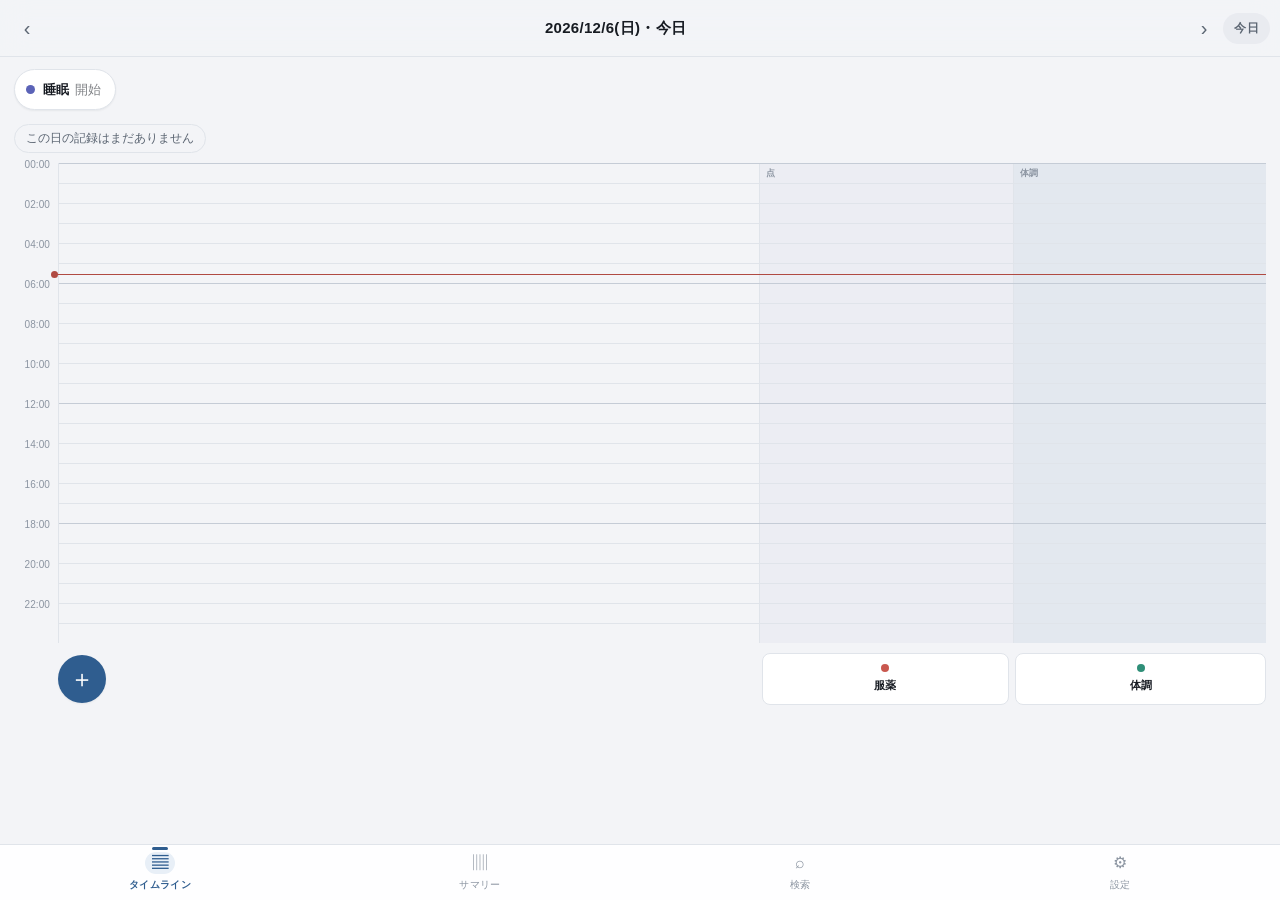
==== commit 218c7ce1: "タイムライン下部に期間・点・体調のドックを新設し、記録ボタンをレーンごとに整理 - タイムラインの3レーン(期間/点/体調)の直下、タブバーとの間に「ドック」を   新設。上のレーンと同じ幅比率(58" ====
--- a/index.html
+++ b/index.html
@@ -41,6 +41,13 @@
     <div class="daystats" id="dayStats"></div>
     <div class="timeline-wrap">
       <div class="timeline" id="timeline"></div>
+    </div>
+    <div class="tl-dock">
+      <div class="dock-zone dock-span">
+        <button class="dock-fab" id="dockFab" aria-label="記録を追加">＋</button>
+      </div>
+      <div class="dock-zone dock-point" id="dockPoint"></div>
+      <div class="dock-zone dock-scale" id="dockScale"></div>
     </div>
   </section>
 
--- a/css/style.css
+++ b/css/style.css
@@ -337,6 +337,31 @@
   padding: 44px 24px; line-height: 2;
 }
 
+/* ── タイムライン下部のドック（上の3レーンと縦に揃える） ── */
+.tl-dock {
+  display: flex; align-items: stretch;
+  padding: 10px 14px 10px calc(14px + var(--gutter-w));
+}
+.dock-zone { display: flex; align-items: center; }
+.dock-span { width: 58%; padding-right: 5px; justify-content: flex-start; }
+.dock-point { width: 21%; padding: 0 3px; justify-content: center; }
+.dock-scale { width: 21%; padding-left: 3px; justify-content: center; }
+.dock-fab {
+  width: 48px; height: 48px; border-radius: 50%;
+  background: var(--accent); color: var(--accent-text);
+  font-size: 24px; font-weight: 300; line-height: 1;
+  box-shadow: var(--shadow-sm); display: grid; place-items: center;
+}
+.dock-fab:active { transform: scale(.93); }
+.dockbtn {
+  width: 100%; display: flex; flex-direction: column; align-items: center; gap: 4px;
+  padding: 10px 4px; border-radius: var(--r-sm);
+  background: var(--surface); border: 1px solid var(--line);
+  font-size: 11px; font-weight: 700; color: var(--text); text-align: center;
+}
+.dockbtn:active { background: var(--surface-2); }
+.dockbtn .dot { width: 8px; height: 8px; border-radius: 50%; flex: 0 0 auto; }
+
 /* ── Cards / rows ──────────────────────── */
 .card {
   background: var(--surface); border: 1px solid var(--line);
@@ -384,7 +409,8 @@
 .daygrid-cols { position: absolute; inset: 0; display: grid; gap: 2px; padding: 0 1px; }
 .daygrid-col { position: relative; min-width: 0; }
 .grid-span {
-  position: absolute; left: 15%; right: 15%; border-radius: 2px; min-height: 2px;
+  /* left/width は重複時のレーン分割に合わせて JS 側で指定する */
+  position: absolute; border-radius: 2px; min-height: 2px;
 }
 .grid-dot {
   position: absolute; left: 50%; width: 5px; height: 5px; margin-left: -2.5px;
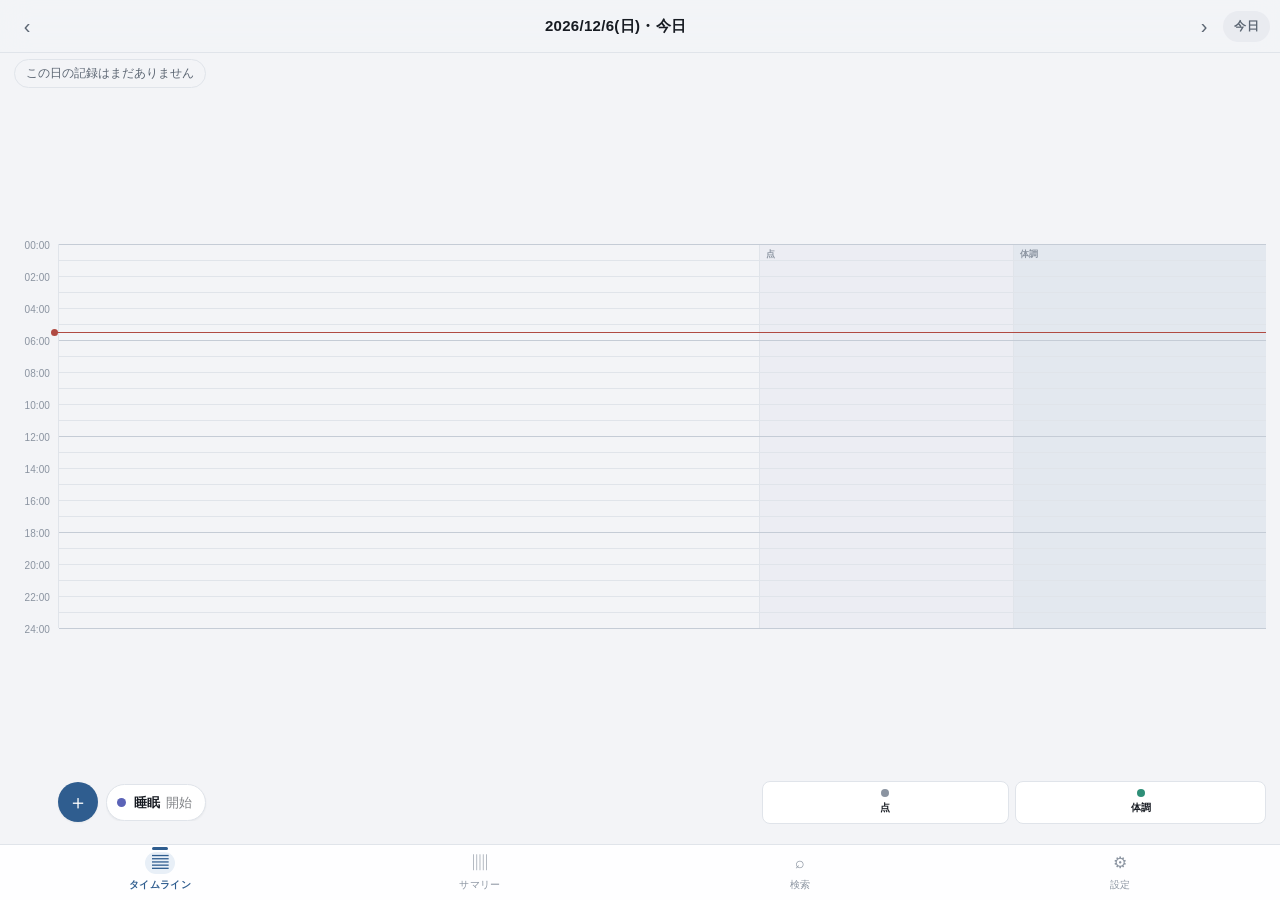
==== commit 42711ba5: "期間のワンタップ(開始/終了)ボタンも、タイムライン上部からドックへ移動 「運動」のような期間カテゴリの開始/終了ボタン（経過時間つき）を、これまでの タイムライン上部のクイックバーから、下部ドックの" ====
--- a/index.html
+++ b/index.html
@@ -35,7 +35,6 @@
 
   <!-- ── タイムライン ── -->
   <section class="view" id="view-timeline" data-view="timeline">
-    <div class="quickbar" id="quickBar"></div>
     <div id="nudgeBox"></div>
     <div id="runningBox"></div>
     <div class="daystats" id="dayStats"></div>
@@ -45,6 +44,7 @@
     <div class="tl-dock">
       <div class="dock-zone dock-span">
         <button class="dock-fab" id="dockFab" aria-label="記録を追加">＋</button>
+        <div class="dock-span-qbs" id="dockSpanQbs"></div>
       </div>
       <div class="dock-zone dock-point" id="dockPoint"></div>
       <div class="dock-zone dock-scale" id="dockScale"></div>
--- a/css/style.css
+++ b/css/style.css
@@ -36,7 +36,7 @@
   --r-lg: 16px;
 
   --tabbar-h: 56px;
-  --hour-h: 20px;   /* js/timeline.js の HOUR_H と合わせる */
+  --hour-h: 16px;   /* js/timeline.js の HOUR_H と合わせる */
   --gutter-w: 44px;
   --safe-b: env(safe-area-inset-bottom, 0px);
   --safe-t: env(safe-area-inset-top, 0px);
@@ -96,6 +96,11 @@
   -webkit-text-size-adjust: 100%;
   overscroll-behavior-y: none;
 }
+/* body を縦のflexにしておき、画面がタイムラインの内容より高いときは
+   その余りぶんを main（さらにタイムライン内では .timeline-wrap）が
+   吸収して埋める。内容が画面より高い場合は今まで通り自然に伸びて
+   ページ全体がスクロールする（min-heightなので高さを固定しない） */
+body { display: flex; flex-direction: column; min-height: 100vh; min-height: 100dvh; }
 
 /* 数字は計器のように揃える */
 .num, .row-val, .rc-time, .sb-meta, .hour-label,
@@ -119,7 +124,7 @@
 }
 /* 「タイムライン」「サマリー」等の見出しは置かない。現在地は下のタブバーの
    強調表示だけで示す（見出し1行ぶんの高さを、圧縮した1日表示に使うため） */
-.datebar { display: flex; align-items: center; gap: 2px; padding: 10px 10px 9px; }
+.datebar { display: flex; align-items: center; gap: 2px; padding: 8px 10px 7px; }
 .iconbtn {
   width: 34px; height: 34px; border-radius: var(--r-sm);
   font-size: 20px; line-height: 1; color: var(--text-dim);
@@ -141,22 +146,34 @@
 #summaryDatebar { padding-top: 10px; }
 
 /* ── Main ──────────────────────────────── */
-main { padding-bottom: calc(var(--tabbar-h) + var(--safe-b) + 14px); }
+main {
+  padding-bottom: calc(var(--tabbar-h) + var(--safe-b) + 14px);
+  flex: 1; display: flex; flex-direction: column;
+}
 .view { animation: fade .16s ease; }
+.view[hidden] { display: none; }
 @keyframes fade { from { opacity: 0 } to { opacity: 1 } }
 @media (prefers-reduced-motion: reduce) {
   .view, .sheet, .toast { animation: none !important; }
 }
 
-/* ── クイック記録 ──────────────────────── */
-.quickbar {
-  display: flex; gap: 8px; overflow-x: auto;
-  padding: 12px 14px 4px; scrollbar-width: none;
-}
-.quickbar::-webkit-scrollbar { display: none; }
+/* タイムライン画面だけ、画面が内容より高いときに余ったぶんを
+   ヘッダーとスケジュールの間・スケジュールとドックの間に均等に配分する
+   （固定pxの余白だと、端末によって隙間が余ったり足りなかったりするため） */
+#view-timeline { display: flex; flex-direction: column; flex: 1; }
+/* IDセレクタは .view[hidden] より詳細度が高く上書きしてしまうため、
+   非表示のときはこちらを明示しておく（他のタブと重なって表示されるのを防ぐ） */
+#view-timeline[hidden] { display: none; }
+
+/* ── クイック記録（期間の開始/終了ボタン。ドックの「＋」の隣に並べる） ── */
+.dock-span-qbs {
+  display: flex; align-items: center; gap: 6px; overflow-x: auto;
+  min-width: 0; flex: 1; scrollbar-width: none;
+}
+.dock-span-qbs::-webkit-scrollbar { display: none; }
 .qb {
   flex: 0 0 auto; display: flex; align-items: center; gap: 8px;
-  padding: 9px 14px 9px 11px; border-radius: 999px;
+  padding: 7px 13px 7px 10px; border-radius: 999px;
   background: var(--surface); border: 1px solid var(--line);
   box-shadow: var(--shadow-sm);
   font-size: 13px; font-weight: 600; color: var(--text);
@@ -229,7 +246,7 @@
 
 /* ── その日の集計チップ ────────────────── */
 .daystats {
-  display: flex; gap: 7px; overflow-x: auto; padding: 10px 14px 2px;
+  display: flex; gap: 7px; overflow-x: auto; padding: 6px 14px 2px;
   scrollbar-width: none;
 }
 .daystats::-webkit-scrollbar { display: none; }
@@ -242,9 +259,12 @@
 .dot { width: 8px; height: 8px; border-radius: 50%; flex: 0 0 auto; }
 
 /* ── Timeline ──────────────────────────── */
-.timeline-wrap { padding: 8px 14px 0; }
+.timeline-wrap {
+  padding: 8px 14px 0;
+  flex: 1; display: flex; flex-direction: column; justify-content: center; min-height: 0;
+}
 .timeline {
-  position: relative;
+  position: relative; flex-shrink: 0;
   margin-left: var(--gutter-w);
   border-left: 1px solid var(--line);
 }
@@ -340,24 +360,24 @@
 /* ── タイムライン下部のドック（上の3レーンと縦に揃える） ── */
 .tl-dock {
   display: flex; align-items: stretch;
-  padding: 10px 14px 10px calc(14px + var(--gutter-w));
+  padding: 6px 14px 6px calc(14px + var(--gutter-w));
 }
 .dock-zone { display: flex; align-items: center; }
-.dock-span { width: 58%; padding-right: 5px; justify-content: flex-start; }
+.dock-span { width: 58%; min-width: 0; padding-right: 5px; justify-content: flex-start; gap: 8px; }
 .dock-point { width: 21%; padding: 0 3px; justify-content: center; }
 .dock-scale { width: 21%; padding-left: 3px; justify-content: center; }
 .dock-fab {
-  width: 48px; height: 48px; border-radius: 50%;
+  width: 40px; height: 40px; border-radius: 50%; flex-shrink: 0;
   background: var(--accent); color: var(--accent-text);
-  font-size: 24px; font-weight: 300; line-height: 1;
+  font-size: 20px; font-weight: 300; line-height: 1;
   box-shadow: var(--shadow-sm); display: grid; place-items: center;
 }
 .dock-fab:active { transform: scale(.93); }
 .dockbtn {
-  width: 100%; display: flex; flex-direction: column; align-items: center; gap: 4px;
-  padding: 10px 4px; border-radius: var(--r-sm);
+  width: 100%; display: flex; flex-direction: column; align-items: center; gap: 3px;
+  padding: 7px 4px; border-radius: var(--r-sm);
   background: var(--surface); border: 1px solid var(--line);
-  font-size: 11px; font-weight: 700; color: var(--text); text-align: center;
+  font-size: 10px; font-weight: 700; color: var(--text); text-align: center;
 }
 .dockbtn:active { background: var(--surface-2); }
 .dockbtn .dot { width: 8px; height: 8px; border-radius: 50%; flex: 0 0 auto; }
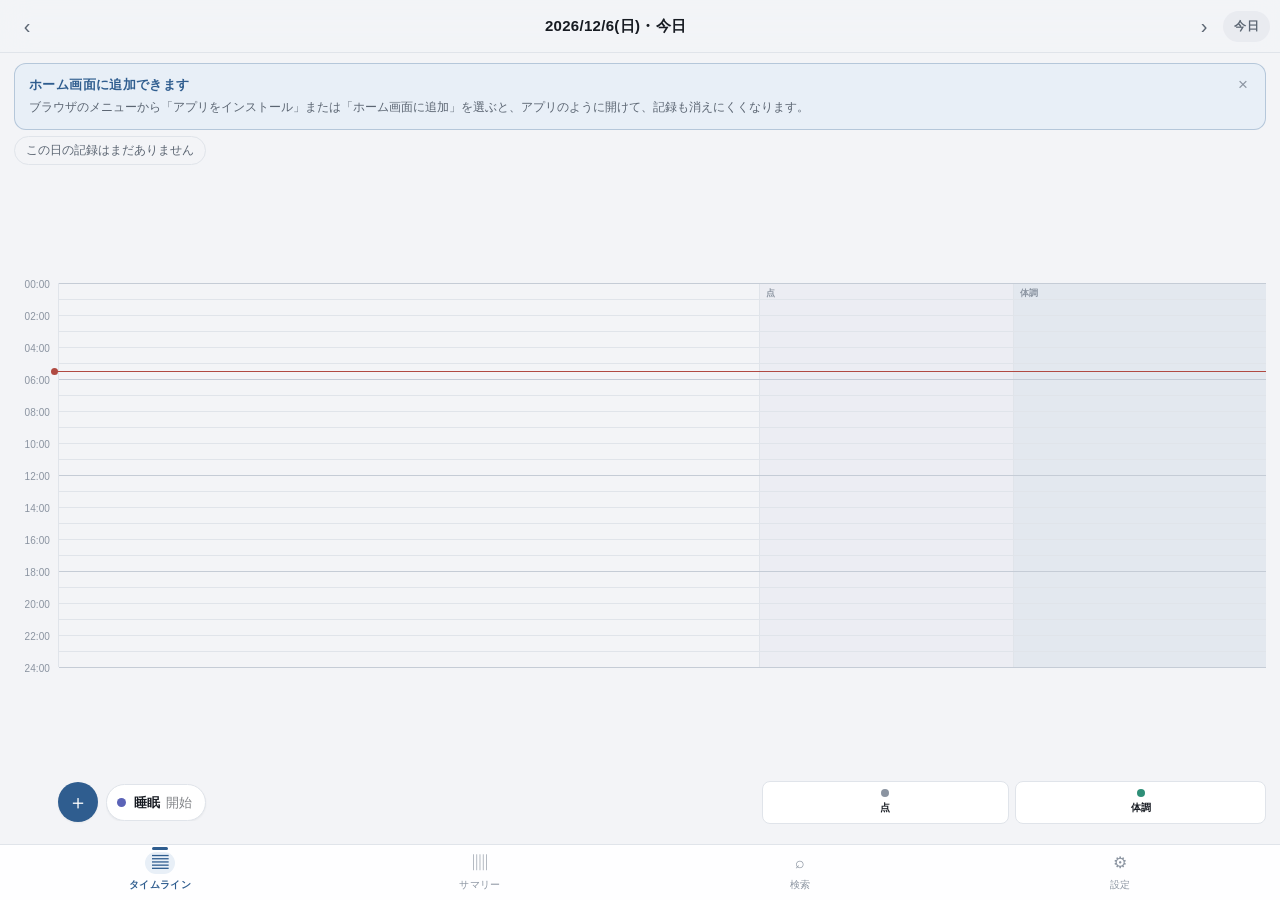
==== commit bf545d57: "人に配れるようにする準備（検索避けの解除・ホーム画面追加の案内・名称の実態合わせ） ① 検索避けの解除   robots.txt の Disallow と noindex を外し、検索から見つけてもら" ====
--- a/index.html
+++ b/index.html
@@ -3,13 +3,20 @@
 <head>
 <meta charset="utf-8">
 <meta name="viewport" content="width=device-width, initial-scale=1, viewport-fit=cover, maximum-scale=1">
-<title>ログ - 行動記録</title>
-<meta name="description" content="1日の行動をバーチカルタイムラインで記録・可視化するアプリ">
-<!-- 個人用アプリのため検索結果に出さない（ブログとは別物として扱う） -->
-<meta name="robots" content="noindex, nofollow">
+<title>ログ - 体調と暮らしの記録</title>
+<meta name="description" content="睡眠・服薬・体調を1日のタイムラインで記録して、受診のときに1枚のレポートとして持っていけるアプリ。記録はお使いの端末の中だけに保存されます。">
 <link rel="manifest" href="manifest.webmanifest">
-<meta name="theme-color" content="#111318" media="(prefers-color-scheme: dark)">
-<meta name="theme-color" content="#ffffff" media="(prefers-color-scheme: light)">
+<meta name="theme-color" content="#0d1015" media="(prefers-color-scheme: dark)">
+<meta name="theme-color" content="#f3f4f7" media="(prefers-color-scheme: light)">
+
+<!-- LINEなどでURLを共有したときの見え方 -->
+<meta property="og:type" content="website">
+<meta property="og:title" content="ログ - 体調と暮らしの記録">
+<meta property="og:description" content="睡眠・服薬・体調を1日のタイムラインで記録して、受診のときに1枚のレポートとして持っていけるアプリ。記録はお使いの端末の中だけに保存されます。">
+<meta property="og:url" content="https://app.oshihitsuji.jp/">
+<meta property="og:image" content="https://app.oshihitsuji.jp/icons/icon-512.png">
+<meta property="og:locale" content="ja_JP">
+<meta name="twitter:card" content="summary">
 <meta name="mobile-web-app-capable" content="yes">
 <meta name="apple-mobile-web-app-capable" content="yes">
 <meta name="apple-mobile-web-app-status-bar-style" content="default">
@@ -35,6 +42,7 @@
 
   <!-- ── タイムライン ── -->
   <section class="view" id="view-timeline" data-view="timeline">
+    <div id="installTip"></div>
     <div id="nudgeBox"></div>
     <div id="runningBox"></div>
     <div class="daystats" id="dayStats"></div>
--- a/css/style.css
+++ b/css/style.css
@@ -215,6 +215,8 @@
   font-size: 12px; color: var(--text-dim);
 }
 .nudge-list span { font-variant-numeric: tabular-nums; }
+/* ホーム画面への追加をすすめる案内の本文（.nudge の枠をそのまま使う） */
+.tip-body { font-size: 11.5px; color: var(--text-dim); margin-top: 3px; line-height: 1.7; }
 .nudge-close {
   width: 26px; height: 26px; flex: 0 0 auto; border-radius: 50%;
   font-size: 17px; line-height: 1; color: var(--text-faint);
